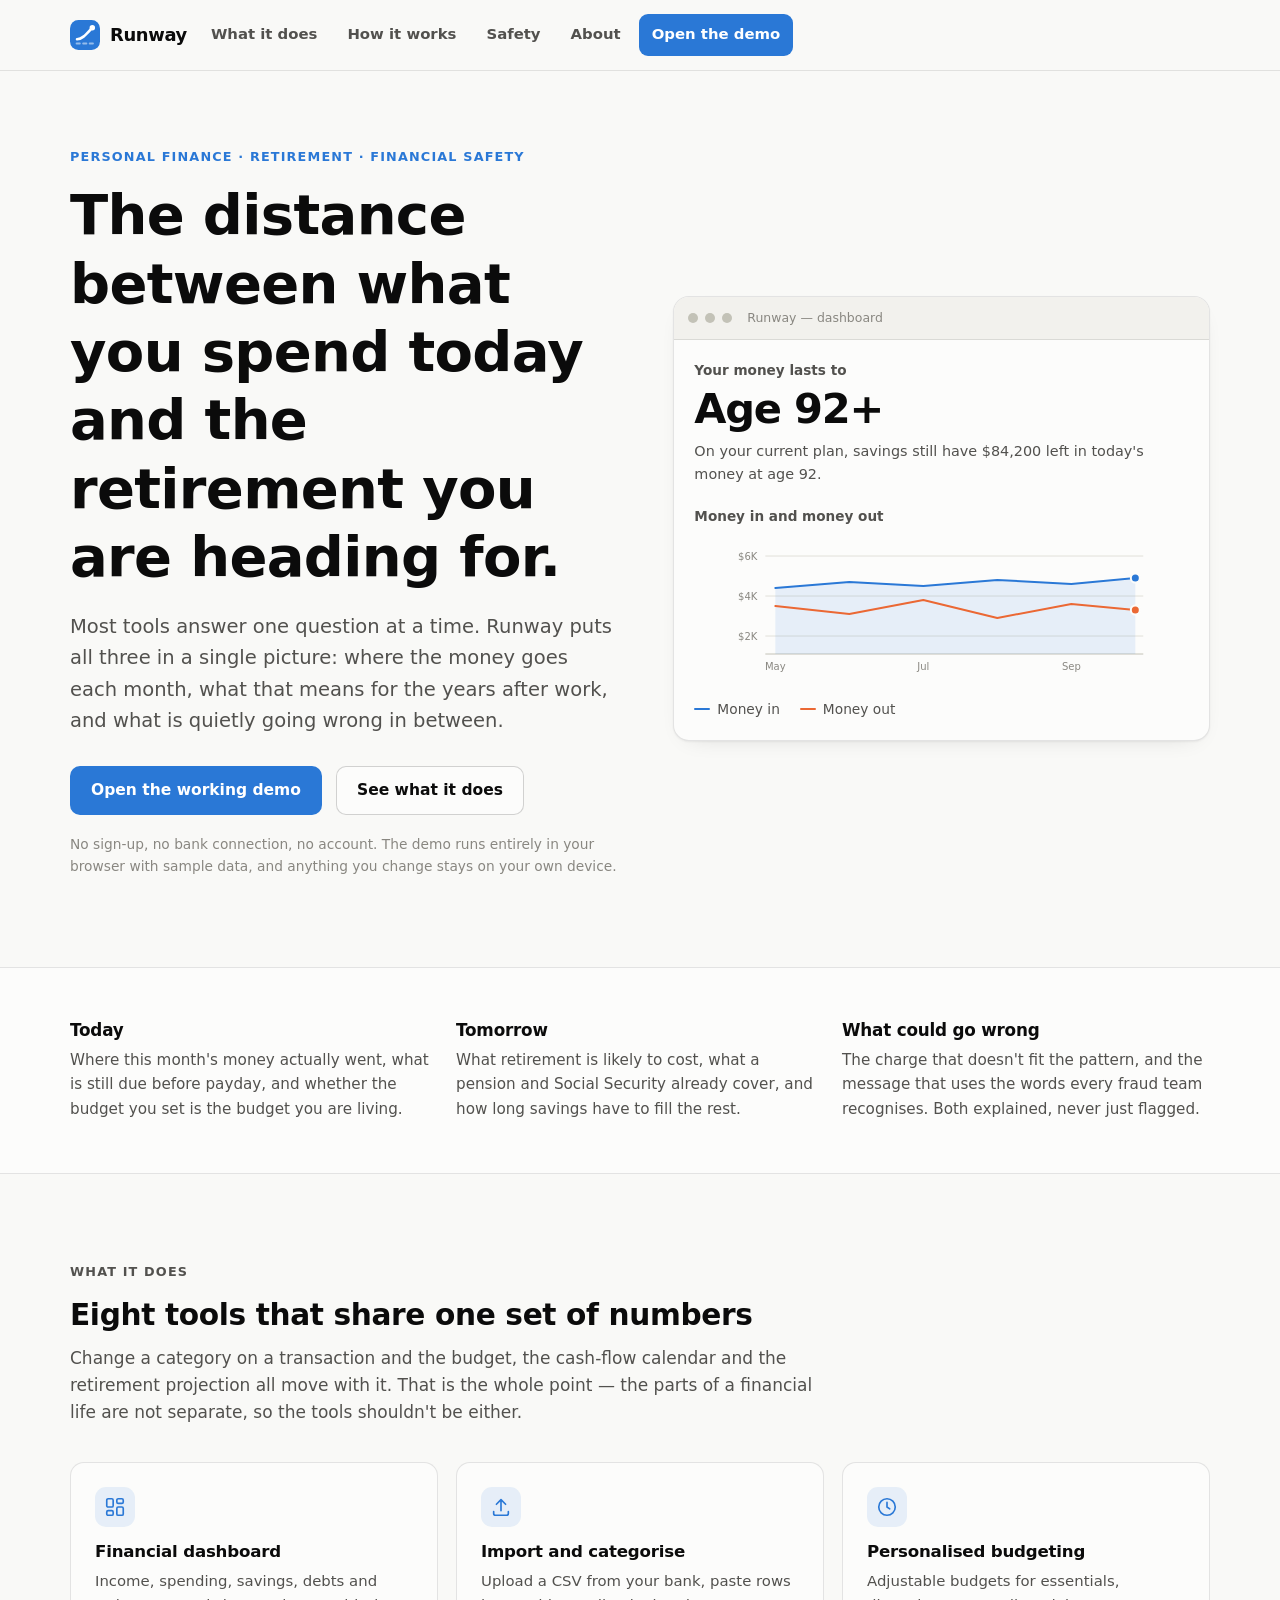
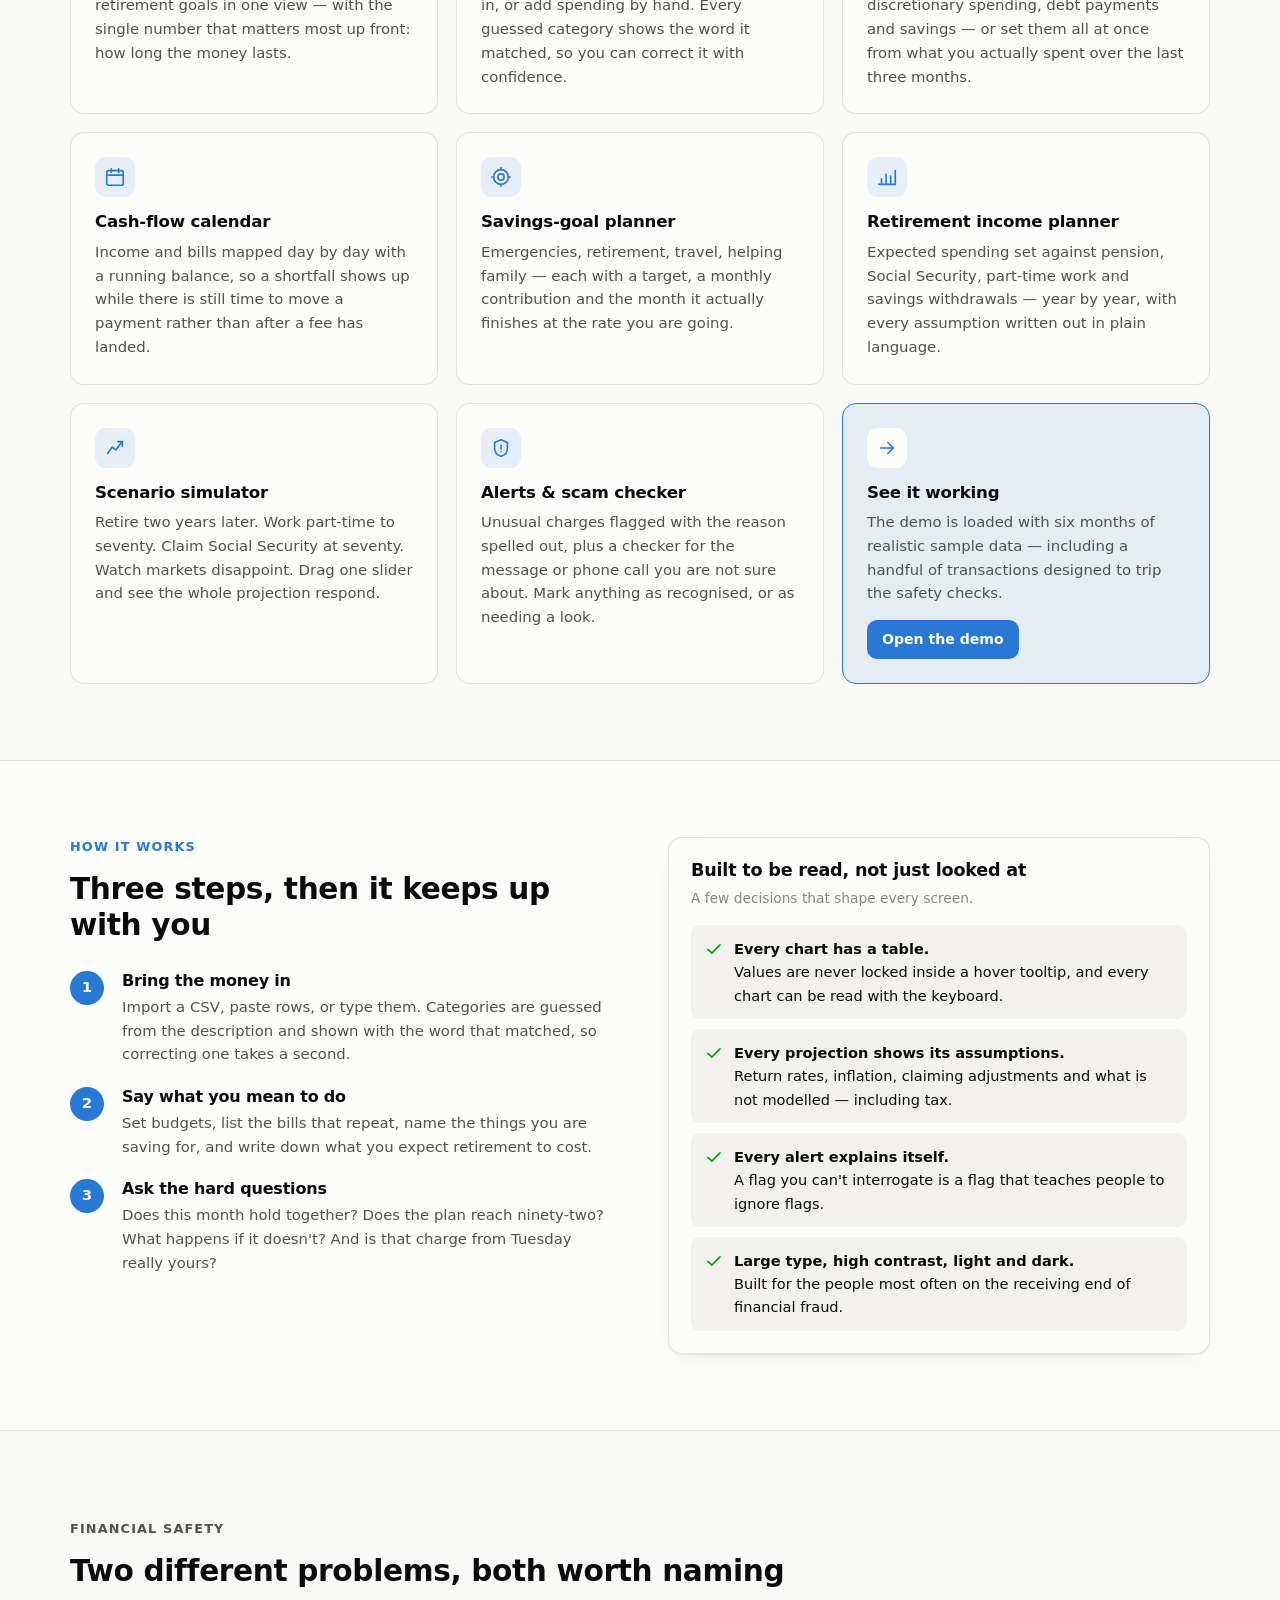
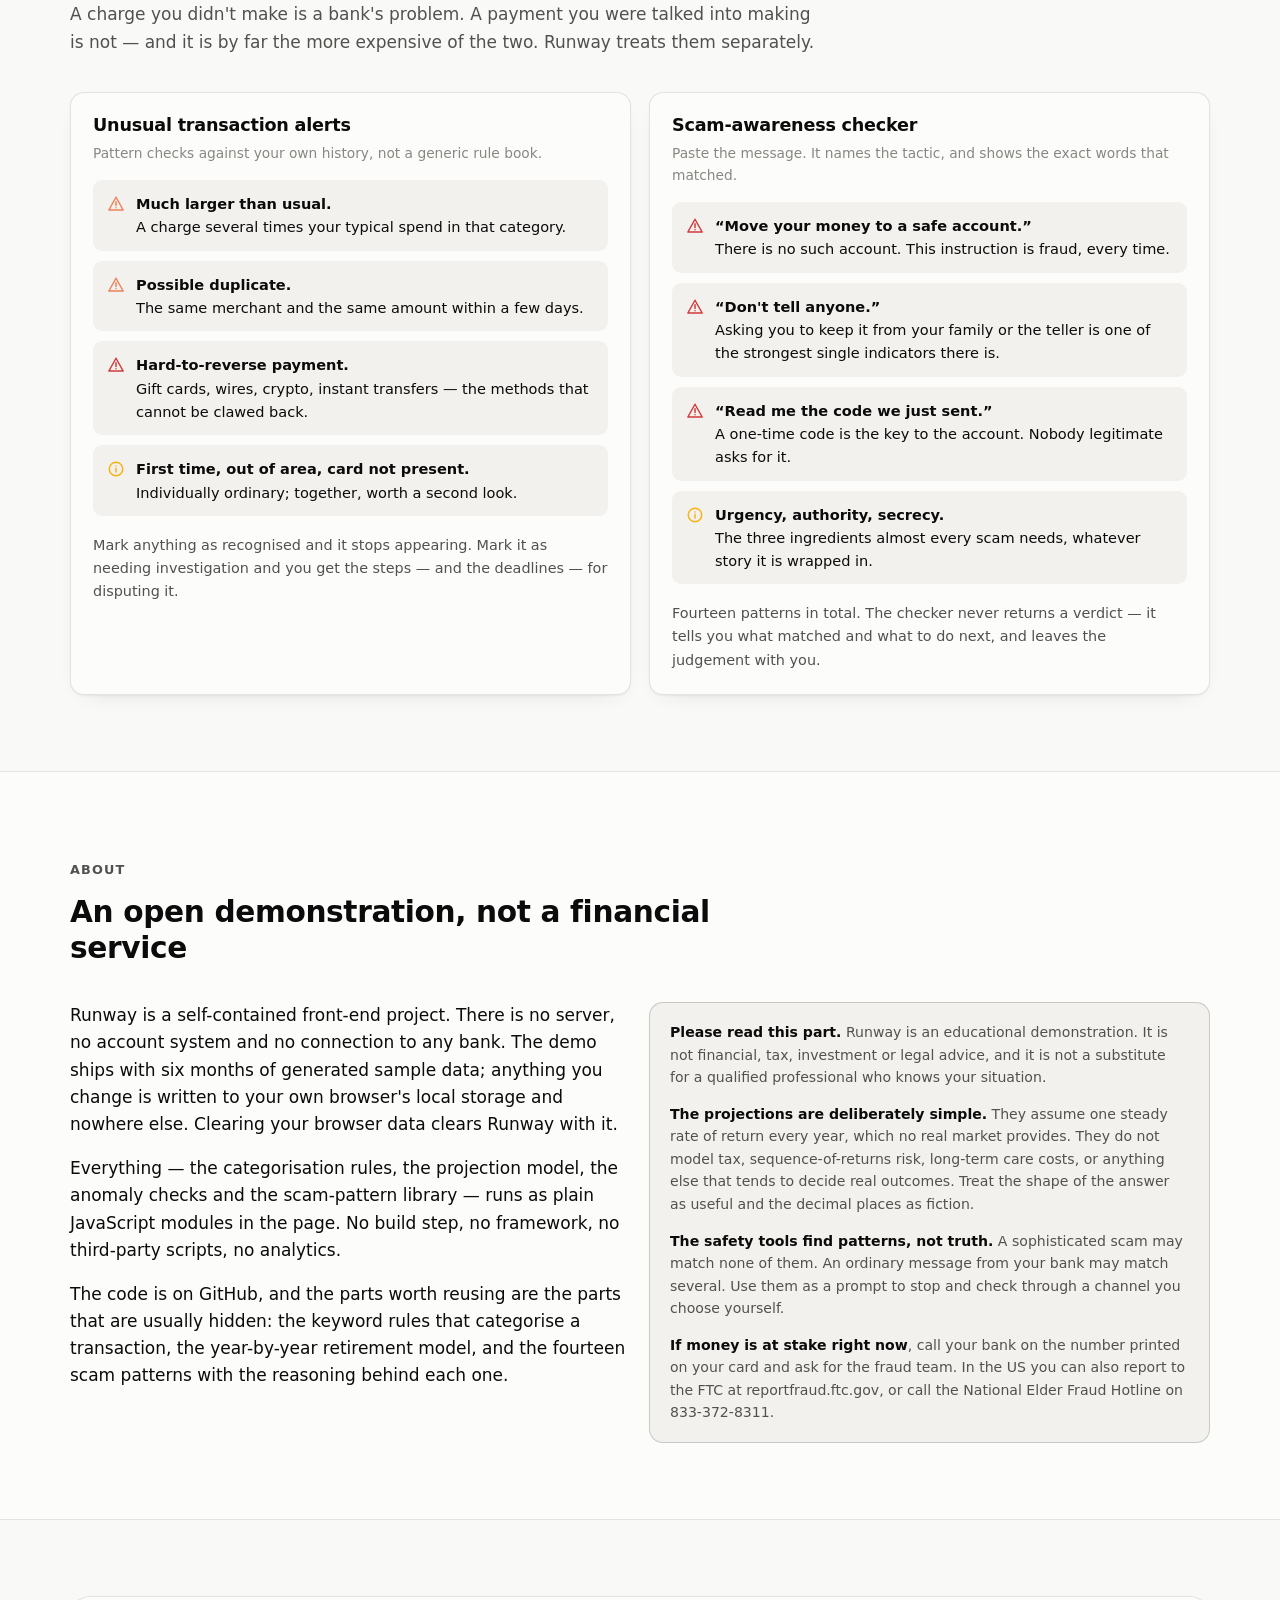
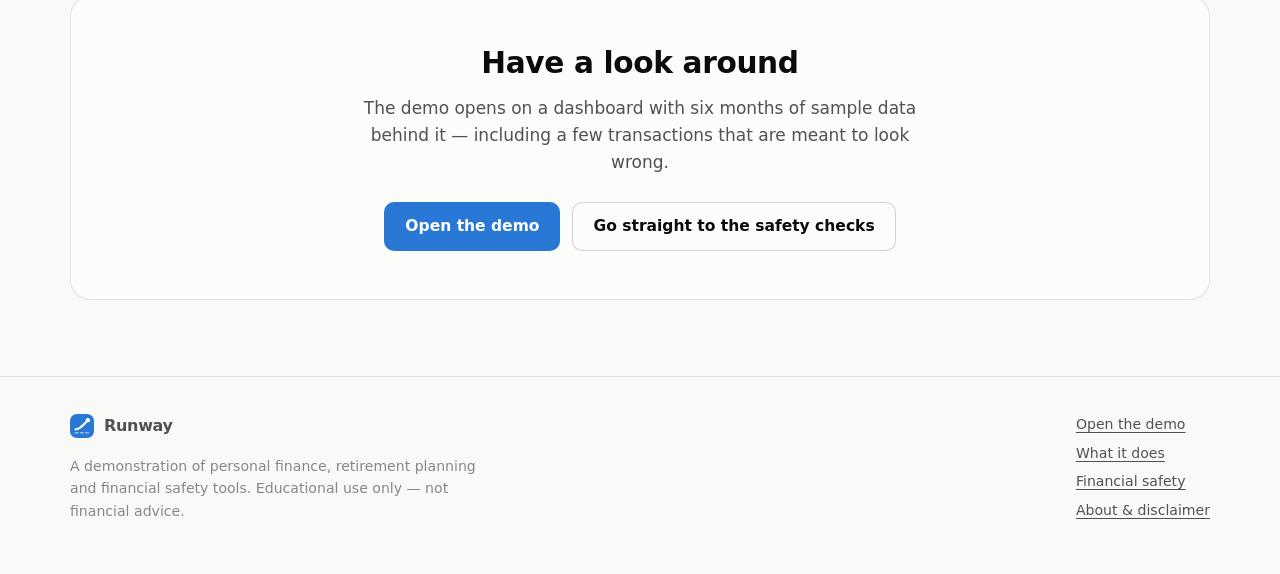
==== index.html @ 5307e1bc "Runway — personal finance, retirement planning and financial safety A static, browser-only planning " ====
<!doctype html>
<html lang="en">
<head>
<meta charset="utf-8">
<meta name="viewport" content="width=device-width, initial-scale=1">
<title>Runway — Personal Finance, Retirement Planning & Financial Safety</title>
<meta name="description" content="Runway connects today's spending decisions, tomorrow's retirement goals, and protection against financial fraud — in one browser-based planning tool.">
<meta name="color-scheme" content="light dark">
<link rel="icon" href="favicon.svg" type="image/svg+xml">
<link rel="stylesheet" href="assets/css/app.css">
<meta property="og:title" content="Runway — Personal Finance, Retirement Planning & Financial Safety">
<meta property="og:description" content="One view that connects what you spend now, what retirement will cost, and what protects you from fraud along the way.">
<meta property="og:type" content="website">
</head>
<body>
<a class="skip-link" href="#main">Skip to the main content</a>

<header class="site-header">
  <div class="wrap">
    <div class="row">
      <a class="brand" href="./">
        <svg class="brand-mark" viewBox="0 0 32 32" aria-hidden="true">
          <rect width="32" height="32" rx="9" fill="var(--accent)"/>
          <g stroke="#fff" stroke-linecap="round" fill="none">
            <path d="M7 25h3.5M14 25h3.5M21 25h3.5" stroke-width="2" opacity=".5"/>
            <path d="M7.5 20.5C13 20.5 17 15.5 23.5 8.5" stroke-width="2.8"/>
          </g>
          <circle cx="23.8" cy="8.2" r="2.9" fill="#fff"/>
        </svg>
        Runway
      </a>
      <nav class="site-nav" aria-label="Page sections">
        <a href="#features" class="hide-sm">What it does</a>
        <a href="#how" class="hide-sm">How it works</a>
        <a href="#safety" class="hide-sm">Safety</a>
        <a href="#about">About</a>
        <a class="btn btn-sm" href="app.html">Open the demo</a>
      </nav>
    </div>
  </div>
</header>

<main id="main">

<!-- ============================================================ hero -->
<section class="band hero">
  <div class="wrap hero-layout">
    <div>
      <p class="eyebrow">Personal finance · Retirement · Financial safety</p>
      <h1>The distance between what you spend today and the retirement you are heading for.</h1>
      <p class="lede">
        Most tools answer one question at a time. Runway puts all three in a single picture:
        where the money goes each month, what that means for the years after work, and what
        is quietly going wrong in between.
      </p>
      <div class="row">
        <a class="btn" href="app.html">Open the working demo</a>
        <a class="btn btn-secondary" href="#features">See what it does</a>
      </div>
      <p class="hero-note">
        No sign-up, no bank connection, no account. The demo runs entirely in your browser
        with sample data, and anything you change stays on your own device.
      </p>
    </div>

    <div class="preview" aria-hidden="true">
      <div class="preview-bar"><i></i><i></i><i></i><span>Runway — dashboard</span></div>
      <div class="preview-body">
        <div class="tile-label">Your money lasts to</div>
        <div class="hero-figure" style="font-size:2.6rem">Age 92+</div>
        <p style="margin:10px 0 20px;color:var(--ink-2);font-size:0.9rem">
          On your current plan, savings still have $84,200 left in today's money at age 92.</p>

        <div class="tile-label" style="margin-bottom:8px">Money in and money out</div>
        <svg viewBox="0 0 420 140" width="100%" height="140" style="overflow:visible">
          <line x1="34" x2="412" y1="20"  y2="20"  stroke="var(--grid)" stroke-width="1"/>
          <line x1="34" x2="412" y1="60"  y2="60"  stroke="var(--grid)" stroke-width="1"/>
          <line x1="34" x2="412" y1="100" y2="100" stroke="var(--grid)" stroke-width="1"/>
          <line x1="34" x2="412" y1="118" y2="118" stroke="var(--axis)" stroke-width="1"/>
          <text x="26" y="24"  font-size="10" fill="var(--muted)" text-anchor="end">$6K</text>
          <text x="26" y="64"  font-size="10" fill="var(--muted)" text-anchor="end">$4K</text>
          <text x="26" y="104" font-size="10" fill="var(--muted)" text-anchor="end">$2K</text>
          <path d="M44,52 L118,46 L192,50 L266,44 L340,48 L404,42 L404,118 L44,118 Z"
                fill="var(--series-1)" opacity="0.10"/>
          <path d="M44,52 L118,46 L192,50 L266,44 L340,48 L404,42"
                fill="none" stroke="var(--series-1)" stroke-width="2" stroke-linecap="round" stroke-linejoin="round"/>
          <path d="M44,70 L118,78 L192,64 L266,82 L340,68 L404,74"
                fill="none" stroke="var(--series-2)" stroke-width="2" stroke-linecap="round" stroke-linejoin="round"/>
          <circle cx="404" cy="42" r="4.5" fill="var(--series-1)" stroke="var(--surface)" stroke-width="2"/>
          <circle cx="404" cy="74" r="4.5" fill="var(--series-2)" stroke="var(--surface)" stroke-width="2"/>
          <text x="44"  y="134" font-size="10" fill="var(--muted)" text-anchor="middle">May</text>
          <text x="192" y="134" font-size="10" fill="var(--muted)" text-anchor="middle">Jul</text>
          <text x="340" y="134" font-size="10" fill="var(--muted)" text-anchor="middle">Sep</text>
        </svg>
        <div class="legend" style="margin-top:14px">
          <span class="legend-item"><span class="legend-line" style="background:var(--series-1)"></span>Money in</span>
          <span class="legend-item"><span class="legend-line" style="background:var(--series-2)"></span>Money out</span>
        </div>
      </div>
    </div>
  </div>
</section>

<!-- ========================================================= the idea -->
<section class="band tight alt">
  <div class="wrap">
    <div class="grid cols-3">
      <div>
        <h3 style="font-size:1.05rem;margin-bottom:8px">Today</h3>
        <p style="font-size:0.95rem;color:var(--ink-2);margin:0">
          Where this month's money actually went, what is still due before payday, and whether
          the budget you set is the budget you are living.</p>
      </div>
      <div>
        <h3 style="font-size:1.05rem;margin-bottom:8px">Tomorrow</h3>
        <p style="font-size:0.95rem;color:var(--ink-2);margin:0">
          What retirement is likely to cost, what a pension and Social Security already cover,
          and how long savings have to fill the rest.</p>
      </div>
      <div>
        <h3 style="font-size:1.05rem;margin-bottom:8px">What could go wrong</h3>
        <p style="font-size:0.95rem;color:var(--ink-2);margin:0">
          The charge that doesn't fit the pattern, and the message that uses the words every
          fraud team recognises. Both explained, never just flagged.</p>
      </div>
    </div>
  </div>
</section>

<!-- ======================================================== features -->
<section class="band" id="features">
  <div class="wrap">
    <div class="section-head">
      <p class="eyebrow">What it does</p>
      <h2>Eight tools that share one set of numbers</h2>
      <p>Change a category on a transaction and the budget, the cash-flow calendar and the
         retirement projection all move with it. That is the whole point — the parts of a
         financial life are not separate, so the tools shouldn't be either.</p>
    </div>

    <div class="grid cols-3">
      <article class="feature">
        <div class="feature-icon"><svg width="22" height="22" viewBox="0 0 24 24" fill="none" stroke="currentColor" stroke-width="1.8" stroke-linecap="round" stroke-linejoin="round"><rect x="3" y="3" width="7" height="9" rx="1.5"/><rect x="14" y="3" width="7" height="5" rx="1.5"/><rect x="14" y="12" width="7" height="9" rx="1.5"/><rect x="3" y="16" width="7" height="5" rx="1.5"/></svg></div>
        <h3>Financial dashboard</h3>
        <p>Income, spending, savings, debts and retirement goals in one view — with the single
           number that matters most up front: how long the money lasts.</p>
      </article>

      <article class="feature">
        <div class="feature-icon"><svg width="22" height="22" viewBox="0 0 24 24" fill="none" stroke="currentColor" stroke-width="1.8" stroke-linecap="round" stroke-linejoin="round"><path d="M12 16V4M7 9l5-5 5 5"/><path d="M4 17v2a2 2 0 0 0 2 2h12a2 2 0 0 0 2-2v-2"/></svg></div>
        <h3>Import and categorise</h3>
        <p>Upload a CSV from your bank, paste rows in, or add spending by hand. Every guessed
           category shows the word it matched, so you can correct it with confidence.</p>
      </article>

      <article class="feature">
        <div class="feature-icon"><svg width="22" height="22" viewBox="0 0 24 24" fill="none" stroke="currentColor" stroke-width="1.8" stroke-linecap="round" stroke-linejoin="round"><circle cx="12" cy="12" r="9"/><path d="M12 7v5l3 2"/></svg></div>
        <h3>Personalised budgeting</h3>
        <p>Adjustable budgets for essentials, discretionary spending, debt payments and savings —
           or set them all at once from what you actually spent over the last three months.</p>
      </article>

      <article class="feature">
        <div class="feature-icon"><svg width="22" height="22" viewBox="0 0 24 24" fill="none" stroke="currentColor" stroke-width="1.8" stroke-linecap="round" stroke-linejoin="round"><rect x="3" y="5" width="18" height="16" rx="2"/><path d="M3 10h18M8 3v4M16 3v4"/></svg></div>
        <h3>Cash-flow calendar</h3>
        <p>Income and bills mapped day by day with a running balance, so a shortfall shows up
           while there is still time to move a payment rather than after a fee has landed.</p>
      </article>

      <article class="feature">
        <div class="feature-icon"><svg width="22" height="22" viewBox="0 0 24 24" fill="none" stroke="currentColor" stroke-width="1.8" stroke-linecap="round" stroke-linejoin="round"><circle cx="12" cy="12" r="8"/><circle cx="12" cy="12" r="3.4"/><path d="M12 4V2M12 22v-2M4 12H2M22 12h-2"/></svg></div>
        <h3>Savings-goal planner</h3>
        <p>Emergencies, retirement, travel, helping family — each with a target, a monthly
           contribution and the month it actually finishes at the rate you are going.</p>
      </article>

      <article class="feature">
        <div class="feature-icon"><svg width="22" height="22" viewBox="0 0 24 24" fill="none" stroke="currentColor" stroke-width="1.8" stroke-linecap="round" stroke-linejoin="round"><path d="M3 20h18"/><path d="M6 20v-6M11 20V9M16 20v-9M21 20V5"/></svg></div>
        <h3>Retirement income planner</h3>
        <p>Expected spending set against pension, Social Security, part-time work and savings
           withdrawals — year by year, with every assumption written out in plain language.</p>
      </article>

      <article class="feature">
        <div class="feature-icon"><svg width="22" height="22" viewBox="0 0 24 24" fill="none" stroke="currentColor" stroke-width="1.8" stroke-linecap="round" stroke-linejoin="round"><path d="M4 18 L9 11 L13 14 L20 5"/><path d="M15 5h5v5"/></svg></div>
        <h3>Scenario simulator</h3>
        <p>Retire two years later. Work part-time to seventy. Claim Social Security at seventy.
           Watch markets disappoint. Drag one slider and see the whole projection respond.</p>
      </article>

      <article class="feature">
        <div class="feature-icon"><svg width="22" height="22" viewBox="0 0 24 24" fill="none" stroke="currentColor" stroke-width="1.8" stroke-linecap="round" stroke-linejoin="round"><path d="M12 3l7 3v6c0 4.3-2.9 7.9-7 9-4.1-1.1-7-4.7-7-9V6z"/><path d="M12 9v4M12 16h.01"/></svg></div>
        <h3>Alerts &amp; scam checker</h3>
        <p>Unusual charges flagged with the reason spelled out, plus a checker for the message
           or phone call you are not sure about. Mark anything as recognised, or as needing a look.</p>
      </article>

      <article class="feature" style="background:var(--accent-weak);border-color:var(--accent)">
        <div class="feature-icon" style="background:var(--surface)"><svg width="22" height="22" viewBox="0 0 24 24" fill="none" stroke="currentColor" stroke-width="1.8" stroke-linecap="round" stroke-linejoin="round"><path d="M5 12h14M13 6l6 6-6 6"/></svg></div>
        <h3>See it working</h3>
        <p>The demo is loaded with six months of realistic sample data — including a handful of
           transactions designed to trip the safety checks.</p>
        <p style="margin-top:14px"><a class="btn btn-sm" href="app.html">Open the demo</a></p>
      </article>
    </div>
  </div>
</section>

<!-- ============================================================ how -->
<section class="band alt" id="how">
  <div class="wrap">
    <div class="grid cols-2" style="gap:56px;align-items:start">
      <div>
        <p class="eyebrow">How it works</p>
        <h2 style="font-size:1.85rem;margin-bottom:28px">Three steps, then it keeps up with you</h2>
        <div class="steps">
          <div class="step">
            <div class="step-num"></div>
            <div>
              <h3>Bring the money in</h3>
              <p>Import a CSV, paste rows, or type them. Categories are guessed from the
                 description and shown with the word that matched, so correcting one takes a second.</p>
            </div>
          </div>
          <div class="step">
            <div class="step-num"></div>
            <div>
              <h3>Say what you mean to do</h3>
              <p>Set budgets, list the bills that repeat, name the things you are saving for,
                 and write down what you expect retirement to cost.</p>
            </div>
          </div>
          <div class="step">
            <div class="step-num"></div>
            <div>
              <h3>Ask the hard questions</h3>
              <p>Does this month hold together? Does the plan reach ninety-two? What happens if
                 it doesn't? And is that charge from Tuesday really yours?</p>
            </div>
          </div>
        </div>
      </div>

      <div class="card">
        <h3 style="margin-bottom:6px">Built to be read, not just looked at</h3>
        <p class="card-sub">A few decisions that shape every screen.</p>
        <ul class="signal-list">
          <li><svg width="18" height="18" viewBox="0 0 24 24" fill="none" stroke="var(--good)" stroke-width="2.2" stroke-linecap="round" stroke-linejoin="round"><path d="M4 12.5 9 17.5 20 6.5"/></svg>
            <span><b>Every chart has a table.</b> Values are never locked inside a hover tooltip, and
            every chart can be read with the keyboard.</span></li>
          <li><svg width="18" height="18" viewBox="0 0 24 24" fill="none" stroke="var(--good)" stroke-width="2.2" stroke-linecap="round" stroke-linejoin="round"><path d="M4 12.5 9 17.5 20 6.5"/></svg>
            <span><b>Every projection shows its assumptions.</b> Return rates, inflation, claiming
            adjustments and what is not modelled — including tax.</span></li>
          <li><svg width="18" height="18" viewBox="0 0 24 24" fill="none" stroke="var(--good)" stroke-width="2.2" stroke-linecap="round" stroke-linejoin="round"><path d="M4 12.5 9 17.5 20 6.5"/></svg>
            <span><b>Every alert explains itself.</b> A flag you can't interrogate is a flag that
            teaches people to ignore flags.</span></li>
          <li><svg width="18" height="18" viewBox="0 0 24 24" fill="none" stroke="var(--good)" stroke-width="2.2" stroke-linecap="round" stroke-linejoin="round"><path d="M4 12.5 9 17.5 20 6.5"/></svg>
            <span><b>Large type, high contrast, light and dark.</b> Built for the people most often
            on the receiving end of financial fraud.</span></li>
        </ul>
      </div>
    </div>
  </div>
</section>

<!-- ========================================================= safety -->
<section class="band" id="safety">
  <div class="wrap">
    <div class="section-head">
      <p class="eyebrow">Financial safety</p>
      <h2>Two different problems, both worth naming</h2>
      <p>A charge you didn't make is a bank's problem. A payment you were talked into making is
         not — and it is by far the more expensive of the two. Runway treats them separately.</p>
    </div>

    <div class="grid cols-2">
      <div class="card">
        <h3 style="margin-bottom:6px">Unusual transaction alerts</h3>
        <p class="card-sub">Pattern checks against your own history, not a generic rule book.</p>
        <ul class="signal-list">
          <li><svg width="18" height="18" viewBox="0 0 24 24" fill="none" stroke="var(--serious)" stroke-width="2" stroke-linecap="round" stroke-linejoin="round"><path d="M12 3l9.5 17H2.5z"/><path d="M12 9v5M12 17h.01"/></svg>
            <span><b>Much larger than usual.</b> A charge several times your typical spend in that category.</span></li>
          <li><svg width="18" height="18" viewBox="0 0 24 24" fill="none" stroke="var(--serious)" stroke-width="2" stroke-linecap="round" stroke-linejoin="round"><path d="M12 3l9.5 17H2.5z"/><path d="M12 9v5M12 17h.01"/></svg>
            <span><b>Possible duplicate.</b> The same merchant and the same amount within a few days.</span></li>
          <li><svg width="18" height="18" viewBox="0 0 24 24" fill="none" stroke="var(--critical)" stroke-width="2" stroke-linecap="round" stroke-linejoin="round"><path d="M12 3l9.5 17H2.5z"/><path d="M12 9v5M12 17h.01"/></svg>
            <span><b>Hard-to-reverse payment.</b> Gift cards, wires, crypto, instant transfers —
            the methods that cannot be clawed back.</span></li>
          <li><svg width="18" height="18" viewBox="0 0 24 24" fill="none" stroke="var(--warning)" stroke-width="2" stroke-linecap="round" stroke-linejoin="round"><circle cx="12" cy="12" r="9"/><path d="M12 11v5M12 8h.01"/></svg>
            <span><b>First time, out of area, card not present.</b> Individually ordinary; together,
            worth a second look.</span></li>
        </ul>
        <p style="margin:18px 0 0;font-size:0.9rem;color:var(--ink-2)">
          Mark anything as recognised and it stops appearing. Mark it as needing investigation and
          you get the steps — and the deadlines — for disputing it.</p>
      </div>

      <div class="card">
        <h3 style="margin-bottom:6px">Scam-awareness checker</h3>
        <p class="card-sub">Paste the message. It names the tactic, and shows the exact words that matched.</p>
        <ul class="signal-list">
          <li><svg width="18" height="18" viewBox="0 0 24 24" fill="none" stroke="var(--critical)" stroke-width="2" stroke-linecap="round" stroke-linejoin="round"><path d="M12 3l9.5 17H2.5z"/><path d="M12 9v5M12 17h.01"/></svg>
            <span><b>“Move your money to a safe account.”</b> There is no such account. This
            instruction is fraud, every time.</span></li>
          <li><svg width="18" height="18" viewBox="0 0 24 24" fill="none" stroke="var(--critical)" stroke-width="2" stroke-linecap="round" stroke-linejoin="round"><path d="M12 3l9.5 17H2.5z"/><path d="M12 9v5M12 17h.01"/></svg>
            <span><b>“Don't tell anyone.”</b> Asking you to keep it from your family or the teller
            is one of the strongest single indicators there is.</span></li>
          <li><svg width="18" height="18" viewBox="0 0 24 24" fill="none" stroke="var(--critical)" stroke-width="2" stroke-linecap="round" stroke-linejoin="round"><path d="M12 3l9.5 17H2.5z"/><path d="M12 9v5M12 17h.01"/></svg>
            <span><b>“Read me the code we just sent.”</b> A one-time code is the key to the account.
            Nobody legitimate asks for it.</span></li>
          <li><svg width="18" height="18" viewBox="0 0 24 24" fill="none" stroke="var(--warning)" stroke-width="2" stroke-linecap="round" stroke-linejoin="round"><circle cx="12" cy="12" r="9"/><path d="M12 11v5M12 8h.01"/></svg>
            <span><b>Urgency, authority, secrecy.</b> The three ingredients almost every scam
            needs, whatever story it is wrapped in.</span></li>
        </ul>
        <p style="margin:18px 0 0;font-size:0.9rem;color:var(--ink-2)">
          Fourteen patterns in total. The checker never returns a verdict — it tells you what
          matched and what to do next, and leaves the judgement with you.</p>
      </div>
    </div>
  </div>
</section>

<!-- ========================================================== about -->
<section class="band alt" id="about">
  <div class="wrap">
    <div class="section-head">
      <p class="eyebrow">About</p>
      <h2>An open demonstration, not a financial service</h2>
    </div>
    <div class="grid cols-2" style="align-items:start">
      <div>
        <p>Runway is a self-contained front-end project. There is no server, no account system
           and no connection to any bank. The demo ships with six months of generated sample
           data; anything you change is written to your own browser's local storage and nowhere
           else. Clearing your browser data clears Runway with it.</p>
        <p>Everything — the categorisation rules, the projection model, the anomaly checks and
           the scam-pattern library — runs as plain JavaScript modules in the page. No build
           step, no framework, no third-party scripts, no analytics.</p>
        <p style="margin-bottom:0">The code is on GitHub, and the parts worth reusing are the
           parts that are usually hidden: the keyword rules that categorise a transaction, the
           year-by-year retirement model, and the fourteen scam patterns with the reasoning
           behind each one.</p>
      </div>
      <div class="disclosure">
        <p><strong>Please read this part.</strong> Runway is an educational demonstration. It is
          not financial, tax, investment or legal advice, and it is not a substitute for a
          qualified professional who knows your situation.</p>
        <p><strong>The projections are deliberately simple.</strong> They assume one steady rate
          of return every year, which no real market provides. They do not model tax, sequence-of-returns
          risk, long-term care costs, or anything else that tends to decide real outcomes. Treat the
          shape of the answer as useful and the decimal places as fiction.</p>
        <p><strong>The safety tools find patterns, not truth.</strong> A sophisticated scam may
          match none of them. An ordinary message from your bank may match several. Use them as
          a prompt to stop and check through a channel you choose yourself.</p>
        <p style="margin-bottom:0"><strong>If money is at stake right now</strong>, call your bank
          on the number printed on your card and ask for the fraud team. In the US you can also
          report to the FTC at reportfraud.ftc.gov, or call the National Elder Fraud Hotline on
          833-372-8311.</p>
      </div>
    </div>
  </div>
</section>

<!-- ============================================================ cta -->
<section class="band">
  <div class="wrap">
    <div class="cta-band">
      <h2>Have a look around</h2>
      <p>The demo opens on a dashboard with six months of sample data behind it — including
         a few transactions that are meant to look wrong.</p>
      <div class="row" style="justify-content:center">
        <a class="btn" href="app.html">Open the demo</a>
        <a class="btn btn-secondary" href="app.html#/safety">Go straight to the safety checks</a>
      </div>
    </div>
  </div>
</section>

</main>

<footer class="site-footer">
  <div class="wrap">
    <div class="row-between">
      <div>
        <a class="brand" href="./" style="font-size:1rem">
          <svg class="brand-mark" viewBox="0 0 32 32" aria-hidden="true" style="width:24px;height:24px">
            <rect width="32" height="32" rx="9" fill="var(--accent)"/>
            <g stroke="#fff" stroke-linecap="round" fill="none">
              <path d="M7 25h3.5M14 25h3.5M21 25h3.5" stroke-width="2" opacity=".5"/>
              <path d="M7.5 20.5C13 20.5 17 15.5 23.5 8.5" stroke-width="2.8"/>
            </g>
            <circle cx="23.8" cy="8.2" r="2.9" fill="#fff"/>
          </svg>
          Runway
        </a>
        <p style="margin:10px 0 0;max-width:46ch">
          A demonstration of personal finance, retirement planning and financial safety tools.
          Educational use only — not financial advice.</p>
      </div>
      <nav aria-label="Footer">
        <p style="margin:0 0 6px"><a href="app.html">Open the demo</a></p>
        <p style="margin:0 0 6px"><a href="#features">What it does</a></p>
        <p style="margin:0 0 6px"><a href="#safety">Financial safety</a></p>
        <p style="margin:0"><a href="#about">About &amp; disclaimer</a></p>
      </nav>
    </div>
  </div>
</footer>

</body>
</html>
---- assets/css/app.css ----
/* ==========================================================================
   Runway — design tokens
   Chart palette is the validated reference instance; hues are used by role.
   ========================================================================== */

:root {
  color-scheme: light;

  /* Planes & ink */
  --page:        #f9f9f7;
  --surface:     #fcfcfb;
  --surface-2:   #f2f1ed;
  --ink:         #0b0b0b;
  --ink-2:       #52514e;
  --muted:       #898781;
  --grid:        #e1e0d9;
  --axis:        #c3c2b7;
  --border:      rgba(11, 11, 11, 0.10);
  --border-firm: rgba(11, 11, 11, 0.18);
  --shadow:      0 1px 2px rgba(11,11,11,.05), 0 8px 24px -16px rgba(11,11,11,.20);

  /* Categorical series (fixed order, never cycled) */
  --series-1: #2a78d6;  /* blue   */
  --series-2: #eb6834;  /* orange */
  --series-3: #1baf7a;  /* aqua   */
  --series-4: #eda100;  /* yellow */
  --series-5: #e87ba4;  /* magenta*/
  --series-6: #008300;  /* green  */
  --series-7: #4a3aa7;  /* violet */
  --series-8: #e34948;  /* red    */

  /* Sequential blue ramp */
  --blue-100: #cde2fb;
  --blue-200: #9ec5f4;
  --blue-300: #6da7ec;
  --blue-450: #2a78d6;
  --blue-600: #184f95;

  /* Status (reserved — never a series) */
  --good:     #0ca30c;
  --warning:  #fab219;
  --serious:  #ec835a;
  --critical: #d03b3b;
  --good-text: #006300;

  --accent:      var(--series-1);
  --accent-weak: rgba(42, 120, 214, 0.10);

  --radius:    14px;
  --radius-sm: 9px;
  --sans: system-ui, -apple-system, "Segoe UI", sans-serif;
}

@media (prefers-color-scheme: dark) {
  :root:not([data-theme="light"]) {
    color-scheme: dark;
    --page:        #0d0d0d;
    --surface:     #1a1a19;
    --surface-2:   #232321;
    --ink:         #ffffff;
    --ink-2:       #c3c2b7;
    --muted:       #898781;
    --grid:        #2c2c2a;
    --axis:        #383835;
    --border:      rgba(255, 255, 255, 0.10);
    --border-firm: rgba(255, 255, 255, 0.20);
    --shadow:      0 1px 2px rgba(0,0,0,.4), 0 8px 24px -16px rgba(0,0,0,.8);
    --series-1: #3987e5;
    --series-2: #d95926;
    --series-3: #199e70;
    --series-4: #c98500;
    --series-5: #d55181;
    --series-6: #008300;
    --series-7: #9085e9;
    --series-8: #e66767;
    --blue-100: #184f95;
    --blue-200: #1c5cab;
    --blue-300: #256abf;
    --blue-450: #3987e5;
    --blue-600: #86b6ef;
    --good-text: #0ca30c;
    --accent-weak: rgba(57, 135, 229, 0.16);
  }
}

:root[data-theme="dark"] {
  color-scheme: dark;
  --page:        #0d0d0d;
  --surface:     #1a1a19;
  --surface-2:   #232321;
  --ink:         #ffffff;
  --ink-2:       #c3c2b7;
  --muted:       #898781;
  --grid:        #2c2c2a;
  --axis:        #383835;
  --border:      rgba(255, 255, 255, 0.10);
  --border-firm: rgba(255, 255, 255, 0.20);
  --shadow:      0 1px 2px rgba(0,0,0,.4), 0 8px 24px -16px rgba(0,0,0,.8);
  --series-1: #3987e5;
  --series-2: #d95926;
  --series-3: #199e70;
  --series-4: #c98500;
  --series-5: #d55181;
  --series-6: #008300;
  --series-7: #9085e9;
  --series-8: #e66767;
  --blue-100: #184f95;
  --blue-200: #1c5cab;
  --blue-300: #256abf;
  --blue-450: #3987e5;
  --blue-600: #86b6ef;
  --good-text: #0ca30c;
  --accent-weak: rgba(57, 135, 229, 0.16);
}

/* ==========================================================================
   Base
   ========================================================================== */

*, *::before, *::after { box-sizing: border-box; }

html { -webkit-text-size-adjust: 100%; }

body {
  margin: 0;
  background: var(--page);
  color: var(--ink);
  font: 17px/1.6 var(--sans);
  -webkit-font-smoothing: antialiased;
}

h1, h2, h3, h4 { margin: 0; line-height: 1.22; font-weight: 640; letter-spacing: -0.012em; }
h1 { font-size: 2.1rem; }
h2 { font-size: 1.4rem; }
h3 { font-size: 1.1rem; }
h4 { font-size: 0.95rem; }
p  { margin: 0 0 1em; }
a  { color: var(--accent); text-underline-offset: 3px; }

img, svg { max-width: 100%; }

:focus-visible {
  outline: 3px solid var(--accent);
  outline-offset: 2px;
  border-radius: 4px;
}

.skip-link {
  position: absolute; left: 8px; top: -60px; z-index: 100;
  background: var(--surface); color: var(--ink);
  padding: 10px 16px; border-radius: var(--radius-sm);
  border: 1px solid var(--border-firm); font-weight: 600;
  transition: top .15s;
}
.skip-link:focus { top: 8px; }

.visually-hidden {
  position: absolute; width: 1px; height: 1px; margin: -1px;
  padding: 0; overflow: hidden; clip: rect(0 0 0 0); white-space: nowrap; border: 0;
}

.muted  { color: var(--muted); }
.ink-2  { color: var(--ink-2); }
.num    { font-variant-numeric: tabular-nums; }
.pos    { color: var(--good-text); }
.neg    { color: var(--critical); }
.nowrap { white-space: nowrap; }

/* ==========================================================================
   Brand mark
   ========================================================================== */

.brand {
  display: inline-flex; align-items: center; gap: 10px;
  font-weight: 680; font-size: 1.12rem; letter-spacing: -0.02em;
  color: var(--ink); text-decoration: none;
}
.brand-mark {
  width: 30px; height: 30px; flex: 0 0 auto;
  display: block;
}

/* ==========================================================================
   Buttons & controls
   ========================================================================== */

.btn {
  display: inline-flex; align-items: center; justify-content: center; gap: 8px;
  font: inherit; font-weight: 600; font-size: 0.97rem;
  padding: 11px 20px; border-radius: 10px;
  border: 1px solid transparent; background: var(--accent); color: #fff;
  cursor: pointer; text-decoration: none; min-height: 44px;
  transition: filter .12s, background .12s, border-color .12s;
}
.btn:hover { filter: brightness(1.07); }
.btn:active { filter: brightness(0.95); }

.btn-secondary {
  background: var(--surface); color: var(--ink); border-color: var(--border-firm);
}
.btn-secondary:hover { background: var(--surface-2); filter: none; }

.btn-ghost {
  background: transparent; color: var(--ink-2); border-color: transparent;
  padding: 7px 12px; min-height: 36px; font-size: 0.9rem;
}
.btn-ghost:hover { background: var(--surface-2); color: var(--ink); filter: none; }

.btn-sm { padding: 7px 14px; min-height: 36px; font-size: 0.88rem; }

input[type="text"], input[type="number"], input[type="date"],
input[type="search"], select, textarea {
  font: inherit; font-size: 0.97rem;
  color: var(--ink); background: var(--surface);
  border: 1px solid var(--border-firm); border-radius: 10px;
  padding: 10px 12px; width: 100%; min-height: 44px;
}
textarea { min-height: 120px; resize: vertical; line-height: 1.5; }
select { cursor: pointer; }

label.field { display: block; margin-bottom: 14px; }
label.field > span {
  display: block; font-size: 0.86rem; font-weight: 600;
  color: var(--ink-2); margin-bottom: 5px;
}
.field-hint { font-size: 0.82rem; color: var(--muted); margin-top: 4px; }

input[type="range"] {
  -webkit-appearance: none; appearance: none;
  width: 100%; height: 28px; background: transparent; cursor: pointer; margin: 0;
}
input[type="range"]::-webkit-slider-runnable-track {
  height: 6px; border-radius: 3px; background: var(--blue-100);
}
input[type="range"]::-webkit-slider-thumb {
  -webkit-appearance: none; appearance: none;
  width: 24px; height: 24px; border-radius: 50%;
  background: var(--accent); border: 3px solid var(--surface);
  box-shadow: 0 1px 3px rgba(0,0,0,.3); margin-top: -9px;
}
input[type="range"]::-moz-range-track {
  height: 6px; border-radius: 3px; background: var(--blue-100);
}
input[type="range"]::-moz-range-thumb {
  width: 24px; height: 24px; border-radius: 50%; border: 3px solid var(--surface);
  background: var(--accent); box-shadow: 0 1px 3px rgba(0,0,0,.3);
}

/* ==========================================================================
   Cards & layout primitives
   ========================================================================== */

.card {
  background: var(--surface);
  border: 1px solid var(--border);
  border-radius: var(--radius);
  padding: 22px;
  box-shadow: var(--shadow);
}
.card-head {
  display: flex; align-items: baseline; justify-content: space-between;
  gap: 16px; flex-wrap: wrap; margin-bottom: 4px;
}
.card-head h3 { font-size: 1.02rem; }
.card-sub { font-size: 0.86rem; color: var(--muted); margin: 2px 0 16px; }

.grid { display: grid; gap: 18px; }
.cols-2 { grid-template-columns: repeat(2, minmax(0, 1fr)); }
.cols-3 { grid-template-columns: repeat(3, minmax(0, 1fr)); }
.cols-4 { grid-template-columns: repeat(4, minmax(0, 1fr)); }
.span-2 { grid-column: span 2; }

@media (max-width: 980px) {
  .cols-3, .cols-4 { grid-template-columns: repeat(2, minmax(0, 1fr)); }
}
@media (max-width: 680px) {
  .cols-2, .cols-3, .cols-4 { grid-template-columns: minmax(0, 1fr); }
  .span-2 { grid-column: span 1; }
}

.stack  { display: flex; flex-direction: column; gap: 18px; }
.row    { display: flex; align-items: center; gap: 12px; flex-wrap: wrap; }
.row-between { display: flex; align-items: center; justify-content: space-between; gap: 12px; flex-wrap: wrap; }
.push   { margin-left: auto; }

/* ==========================================================================
   Stat tiles & hero figure
   ========================================================================== */

.tile-label {
  font-size: 0.85rem; font-weight: 600; color: var(--ink-2);
  margin-bottom: 6px;
}
.tile-value {
  font-size: 1.78rem; font-weight: 650; letter-spacing: -0.02em;
  line-height: 1.1;
}
.tile-delta { font-size: 0.85rem; color: var(--ink-2); margin-top: 6px; }
.tile-spark { margin-top: 12px; display: block; }

.hero-figure {
  font-size: 3.2rem; font-weight: 660; letter-spacing: -0.03em; line-height: 1.02;
}
@media (max-width: 680px) { .hero-figure { font-size: 2.5rem; } }

/* ==========================================================================
   Meters
   ========================================================================== */

.meter { margin-top: 10px; }
.meter-track {
  height: 10px; border-radius: 5px; background: var(--blue-100); overflow: hidden;
}
.meter-fill { height: 100%; border-radius: 5px; background: var(--accent); }
.meter-fill.is-warning  { background: var(--warning); }
.meter-fill.is-critical { background: var(--critical); }
.meter-legend {
  display: flex; justify-content: space-between; gap: 10px;
  font-size: 0.85rem; color: var(--ink-2); margin-top: 7px;
}

/* ==========================================================================
   Badges, pills, status
   ========================================================================== */

.badge {
  display: inline-flex; align-items: center; gap: 6px;
  font-size: 0.78rem; font-weight: 650; letter-spacing: .01em;
  padding: 3px 10px; border-radius: 999px;
  border: 1px solid var(--border-firm); color: var(--ink-2); background: var(--surface-2);
  white-space: nowrap;
}
.badge-dot { width: 8px; height: 8px; border-radius: 50%; flex: 0 0 auto; }
.badge.is-good     { border-color: var(--good);     color: var(--good-text); background: transparent; }
.badge.is-warning  { border-color: var(--warning);  color: var(--ink);       background: transparent; }
.badge.is-serious  { border-color: var(--serious);  color: var(--ink);       background: transparent; }
.badge.is-critical { border-color: var(--critical); color: var(--critical);  background: transparent; }

.chips { display: flex; flex-wrap: wrap; gap: 8px; }
.chip {
  font: inherit; font-size: 0.86rem; font-weight: 600;
  padding: 7px 14px; border-radius: 999px; cursor: pointer;
  background: var(--surface); color: var(--ink-2);
  border: 1px solid var(--border-firm); min-height: 38px;
}
.chip:hover { background: var(--surface-2); color: var(--ink); }
.chip[aria-pressed="true"] {
  background: var(--accent-weak); border-color: var(--accent); color: var(--ink);
}

/* ==========================================================================
   Tables
   ========================================================================== */

.table-wrap { overflow-x: auto; margin: 0 -4px; padding: 0 4px; }
table.data {
  width: 100%; border-collapse: collapse; font-size: 0.93rem;
  font-variant-numeric: tabular-nums;
}
table.data th, table.data td {
  text-align: left; padding: 11px 12px;
  border-bottom: 1px solid var(--grid); vertical-align: middle;
}
table.data th {
  font-size: 0.78rem; font-weight: 650; text-transform: uppercase;
  letter-spacing: .05em; color: var(--muted);
  border-bottom: 1px solid var(--axis); white-space: nowrap;
}
table.data td.r, table.data th.r { text-align: right; }
table.data tbody tr:hover { background: var(--surface-2); }
table.data tbody tr:last-child td { border-bottom: 0; }

details.table-view { margin-top: 14px; }
details.table-view > summary {
  cursor: pointer; font-size: 0.86rem; font-weight: 600; color: var(--ink-2);
  padding: 6px 2px; list-style: revert;
}
details.table-view > summary:hover { color: var(--ink); }

/* ==========================================================================
   Charts
   ========================================================================== */

.chart { position: relative; width: 100%; }
.chart svg { display: block; width: 100%; height: auto; overflow: visible; }
.chart-tip {
  position: absolute; pointer-events: none; opacity: 0;
  transform: translate(-50%, -100%);
  background: var(--surface); color: var(--ink);
  border: 1px solid var(--border-firm); border-radius: 10px;
  box-shadow: var(--shadow); padding: 9px 12px;
  font-size: 0.85rem; line-height: 1.45; white-space: nowrap; z-index: 8;
  transition: opacity .1s;
}
.chart-tip strong { font-weight: 650; }
.chart-tip .tip-row { display: flex; align-items: center; gap: 7px; }
.chart-tip .tip-row .sw { width: 9px; height: 9px; border-radius: 2px; flex: 0 0 auto; }
.chart-tip .tip-val { margin-left: auto; padding-left: 14px; font-variant-numeric: tabular-nums; }

.legend {
  display: flex; flex-wrap: wrap; gap: 8px 20px;
  font-size: 0.86rem; color: var(--ink-2); margin-top: 12px;
}
.legend-item { display: inline-flex; align-items: center; gap: 7px; }
.legend-swatch { width: 11px; height: 11px; border-radius: 3px; flex: 0 0 auto; }
.legend-line { width: 16px; height: 2px; border-radius: 1px; flex: 0 0 auto; }

.axis-label { font-size: 11px; fill: var(--muted); font-variant-numeric: tabular-nums; }
.grid-line  { stroke: var(--grid); stroke-width: 1; }
.axis-line  { stroke: var(--axis); stroke-width: 1; }

/* ==========================================================================
   App shell
   ========================================================================== */

.app-shell { display: flex; min-height: 100vh; }

.sidebar {
  width: 248px; flex: 0 0 248px;
  background: var(--surface); border-right: 1px solid var(--border);
  padding: 20px 14px; position: sticky; top: 0; height: 100vh;
  display: flex; flex-direction: column; gap: 6px; overflow-y: auto;
}
.sidebar .brand { padding: 4px 10px 18px; }
.nav-link {
  display: flex; align-items: center; gap: 11px;
  padding: 10px 12px; border-radius: 10px;
  font-size: 0.94rem; font-weight: 560; color: var(--ink-2);
  text-decoration: none; border: 1px solid transparent; cursor: pointer;
  background: none; font-family: inherit; text-align: left; width: 100%;
}
.nav-link:hover { background: var(--surface-2); color: var(--ink); }
.nav-link[aria-current="page"] {
  background: var(--accent-weak); color: var(--ink);
  border-color: var(--accent); font-weight: 640;
}
.nav-icon { width: 19px; height: 19px; flex: 0 0 auto; stroke: currentColor; }
.nav-count {
  margin-left: auto; font-size: 0.74rem; font-weight: 700;
  background: var(--critical); color: #fff;
  border-radius: 999px; padding: 1px 7px; min-width: 20px; text-align: center;
}
.sidebar-foot { margin-top: auto; padding-top: 16px; }

.app-main { flex: 1 1 auto; min-width: 0; padding: 30px 34px 72px; }
.app-main > header { margin-bottom: 24px; }
.app-main > header h1 { font-size: 1.72rem; }
.app-main > header p  { color: var(--ink-2); margin: 7px 0 0; max-width: 68ch; font-size: 0.97rem; }

@media (max-width: 900px) {
  .app-shell { flex-direction: column; }
  .sidebar {
    width: auto; flex: none; height: auto; position: static;
    border-right: 0; border-bottom: 1px solid var(--border);
    flex-direction: row; align-items: center; overflow-x: auto;
    padding: 12px; gap: 8px;
  }
  .sidebar .brand { padding: 0 8px 0 4px; flex: 0 0 auto; }
  .nav-link { width: auto; flex: 0 0 auto; white-space: nowrap; padding: 9px 12px; }
  .nav-link .nav-icon { display: none; }
  .sidebar-foot { margin-top: 0; padding-top: 0; flex: 0 0 auto; }
  .app-main { padding: 22px 16px 60px; }
}

/* Demo-data banner */
.demo-note {
  display: flex; gap: 12px; align-items: flex-start;
  background: var(--accent-weak); border: 1px solid var(--accent);
  border-radius: var(--radius); padding: 13px 16px; margin-bottom: 22px;
  font-size: 0.9rem; color: var(--ink);
}
.demo-note svg { flex: 0 0 auto; margin-top: 2px; width: 20px; height: 20px; }

/* ==========================================================================
   Alerts & safety
   ========================================================================== */

.alert-card {
  border: 1px solid var(--border); border-left-width: 4px;
  border-radius: var(--radius); background: var(--surface);
  padding: 18px 20px;
}
.alert-card.sev-critical { border-left-color: var(--critical); }
.alert-card.sev-serious  { border-left-color: var(--serious); }
.alert-card.sev-warning  { border-left-color: var(--warning); }
.alert-card.sev-good     { border-left-color: var(--good); }
.alert-card.is-resolved  { opacity: .62; }
.alert-card svg { width: 20px; height: 20px; flex: 0 0 auto; }
.alert-why {
  background: var(--surface-2); border-radius: var(--radius-sm);
  padding: 11px 14px; margin: 12px 0; font-size: 0.9rem; color: var(--ink-2);
}
.alert-why strong { color: var(--ink); }

.signal-list { list-style: none; margin: 0; padding: 0; display: grid; gap: 10px; }
.signal-list li {
  display: flex; gap: 11px; align-items: flex-start;
  padding: 12px 14px; border-radius: var(--radius-sm);
  background: var(--surface-2); font-size: 0.91rem;
}
.signal-list li svg { flex: 0 0 auto; margin-top: 3px; width: 18px; height: 18px; }
.signal-list li b { display: block; color: var(--ink); }

/* ==========================================================================
   Cash-flow calendar
   ========================================================================== */

.cal-grid {
  display: grid; grid-template-columns: repeat(7, minmax(0, 1fr));
  gap: 4px; margin-top: 10px;
}
.cal-head {
  font-size: 0.74rem; font-weight: 650; text-transform: uppercase;
  letter-spacing: .05em; color: var(--muted); text-align: center; padding: 6px 0;
}
.cal-day {
  min-height: 86px; border-radius: 9px; padding: 6px 7px;
  background: var(--surface-2); border: 1px solid transparent;
  font-size: 0.78rem; display: flex; flex-direction: column; gap: 3px;
  text-align: left; font-family: inherit; color: var(--ink); cursor: default;
}
.cal-day.is-empty { background: transparent; }
.cal-day.is-today { border-color: var(--accent); }
.cal-day.is-short { background: rgba(208, 59, 59, .12); border-color: var(--critical); }
.cal-day .cal-num { font-weight: 650; color: var(--ink-2); font-variant-numeric: tabular-nums; }
.cal-day.is-today .cal-num { color: var(--accent); }
.cal-ev {
  display: flex; align-items: center; gap: 4px;
  font-size: 0.72rem; line-height: 1.3; font-variant-numeric: tabular-nums;
}
.cal-ev .cal-bar { width: 3px; align-self: stretch; border-radius: 2px; flex: 0 0 auto; }
.cal-ev .cal-name { overflow: hidden; text-overflow: ellipsis; white-space: nowrap; }
.cal-bal {
  margin-top: auto; font-size: 0.7rem; color: var(--muted);
  font-variant-numeric: tabular-nums; padding-top: 2px;
}
.cal-day.is-short .cal-bal { color: var(--critical); font-weight: 650; }

@media (max-width: 680px) {
  .cal-day { min-height: 66px; font-size: 0.7rem; }
  .cal-ev .cal-name { display: none; }
}

/* ==========================================================================
   Landing page
   ========================================================================== */

.site-header {
  position: sticky; top: 0; z-index: 20;
  background: color-mix(in srgb, var(--page) 88%, transparent);
  backdrop-filter: saturate(1.6) blur(10px);
  border-bottom: 1px solid var(--border);
}
.site-header .wrap { display: flex; align-items: center; gap: 20px; padding: 14px 0; }
.site-nav { display: flex; gap: 6px; margin-left: auto; align-items: center; }
.site-nav a {
  color: var(--ink-2); text-decoration: none; font-size: 0.93rem; font-weight: 560;
  padding: 8px 12px; border-radius: 9px;
}
.site-nav a:hover { background: var(--surface-2); color: var(--ink); }
/* The CTA in the nav is a button first — the nav link colour must not win. */
.site-nav a.btn { color: #fff; }
.site-nav a.btn:hover { background: var(--accent); color: #fff; }
@media (max-width: 760px) { .site-nav a.hide-sm { display: none; } }

.wrap { width: min(1140px, calc(100% - 44px)); margin-inline: auto; }
@media (max-width: 680px) { .wrap { width: calc(100% - 32px); } }

section.band { padding: 76px 0; }
section.band.tight { padding: 52px 0; }
section.band.alt { background: var(--surface); border-block: 1px solid var(--border); }

.eyebrow {
  font-size: 0.8rem; font-weight: 700; letter-spacing: .09em;
  text-transform: uppercase; color: var(--accent); margin-bottom: 14px;
}
.lede { font-size: 1.14rem; color: var(--ink-2); max-width: 64ch; }
.section-head { max-width: 70ch; margin-bottom: 36px; }
.section-head h2 { font-size: 1.85rem; }
.section-head p { margin-top: 12px; color: var(--ink-2); }

.hero { padding: 68px 0 56px; }
.hero h1 { font-size: clamp(2.3rem, 5.2vw, 3.5rem); max-width: 17ch; }
.hero .lede { margin-top: 20px; font-size: 1.22rem; }
.hero .row { margin-top: 30px; gap: 14px; }
.hero-note { font-size: 0.86rem; color: var(--muted); margin-top: 18px; }
.hero-layout { display: grid; grid-template-columns: 1.02fr 1fr; gap: 56px; align-items: center; }
@media (max-width: 940px) { .hero-layout { grid-template-columns: 1fr; gap: 40px; } }

.feature {
  background: var(--surface); border: 1px solid var(--border);
  border-radius: var(--radius); padding: 24px;
}
.feature-icon {
  width: 40px; height: 40px; border-radius: 11px;
  display: grid; place-items: center; margin-bottom: 15px;
  background: var(--accent-weak); color: var(--accent);
}
.feature h3 { font-size: 1.04rem; margin-bottom: 8px; }
.feature p { font-size: 0.93rem; color: var(--ink-2); margin: 0; }

.steps { counter-reset: step; display: grid; gap: 20px; }
.step { display: flex; gap: 18px; align-items: flex-start; }
.step-num {
  counter-increment: step; flex: 0 0 auto;
  width: 34px; height: 34px; border-radius: 50%;
  background: var(--accent); color: #fff;
  display: grid; place-items: center; font-weight: 700; font-size: 0.93rem;
}
.step-num::before { content: counter(step); }
.step h3 { font-size: 1rem; margin-bottom: 5px; }
.step p { font-size: 0.93rem; color: var(--ink-2); margin: 0; }

.cta-band {
  background: var(--surface); border: 1px solid var(--border);
  border-radius: 20px; padding: 48px 40px; text-align: center;
}
.cta-band h2 { font-size: 1.85rem; }
.cta-band p { margin: 14px auto 26px; max-width: 54ch; color: var(--ink-2); }
@media (max-width: 680px) { .cta-band { padding: 34px 22px; } }

.site-footer {
  border-top: 1px solid var(--border); padding: 36px 0 52px;
  font-size: 0.88rem; color: var(--muted);
}
.site-footer .row-between { align-items: flex-start; }
.site-footer a { color: var(--ink-2); }

.disclosure {
  border: 1px solid var(--border-firm); border-radius: var(--radius);
  padding: 18px 20px; font-size: 0.88rem; color: var(--ink-2);
  background: var(--surface-2);
}
.disclosure strong { color: var(--ink); }

/* Screenshot-style preview frame on the landing hero */
.preview {
  background: var(--surface); border: 1px solid var(--border);
  border-radius: 16px; box-shadow: var(--shadow); overflow: hidden;
}
.preview-bar {
  display: flex; align-items: center; gap: 7px;
  padding: 11px 14px; border-bottom: 1px solid var(--border); background: var(--surface-2);
}
.preview-bar i { width: 10px; height: 10px; border-radius: 50%; background: var(--axis); display: block; }
.preview-bar span { margin-left: 8px; font-size: 0.78rem; color: var(--muted); }
.preview-body { padding: 20px; }

@media (prefers-reduced-motion: reduce) {
  *, *::before, *::after { transition-duration: .01ms !important; animation-duration: .01ms !important; }
}

@media print {
  .sidebar, .site-header, .btn, .chart-tip { display: none !important; }
  body { background: #fff; }
}

/* Sidebar nav list */
.sidebar nav { display: flex; flex-direction: column; gap: 4px; }
@media (max-width: 900px) {
  .sidebar nav { flex-direction: row; gap: 6px; }
  .sidebar-foot { display: flex; gap: 6px; }
  .sidebar-foot .nav-link { font-size: 0.85rem; }
}

/* Budget category rows — two per line on wide screens, so the meters read as
   a comparison rather than a stack of full-width bars. */
.budget-rows { display: grid; grid-template-columns: repeat(2, minmax(0, 1fr)); gap: 24px 36px; }
@media (max-width: 1100px) { .budget-rows { grid-template-columns: minmax(0, 1fr); } }
.budget-row input[type="range"] { margin-top: 2px; }
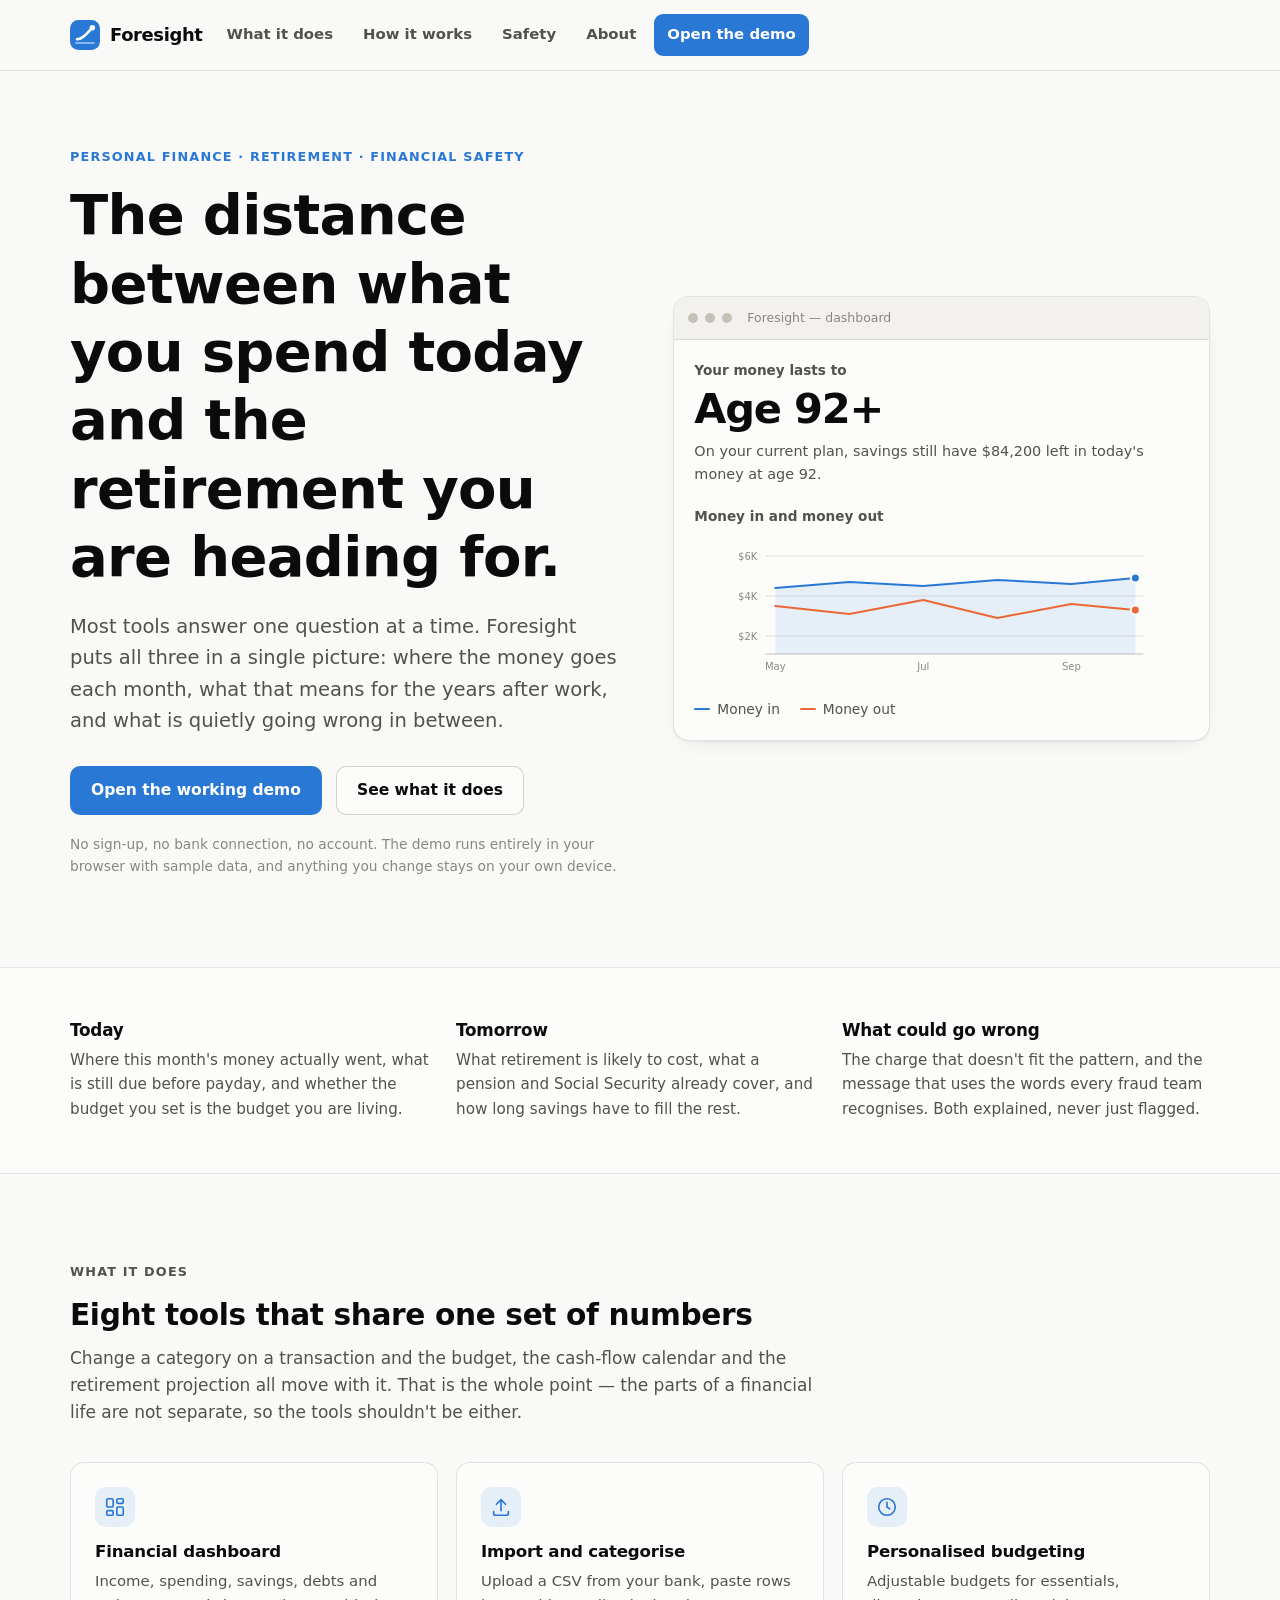
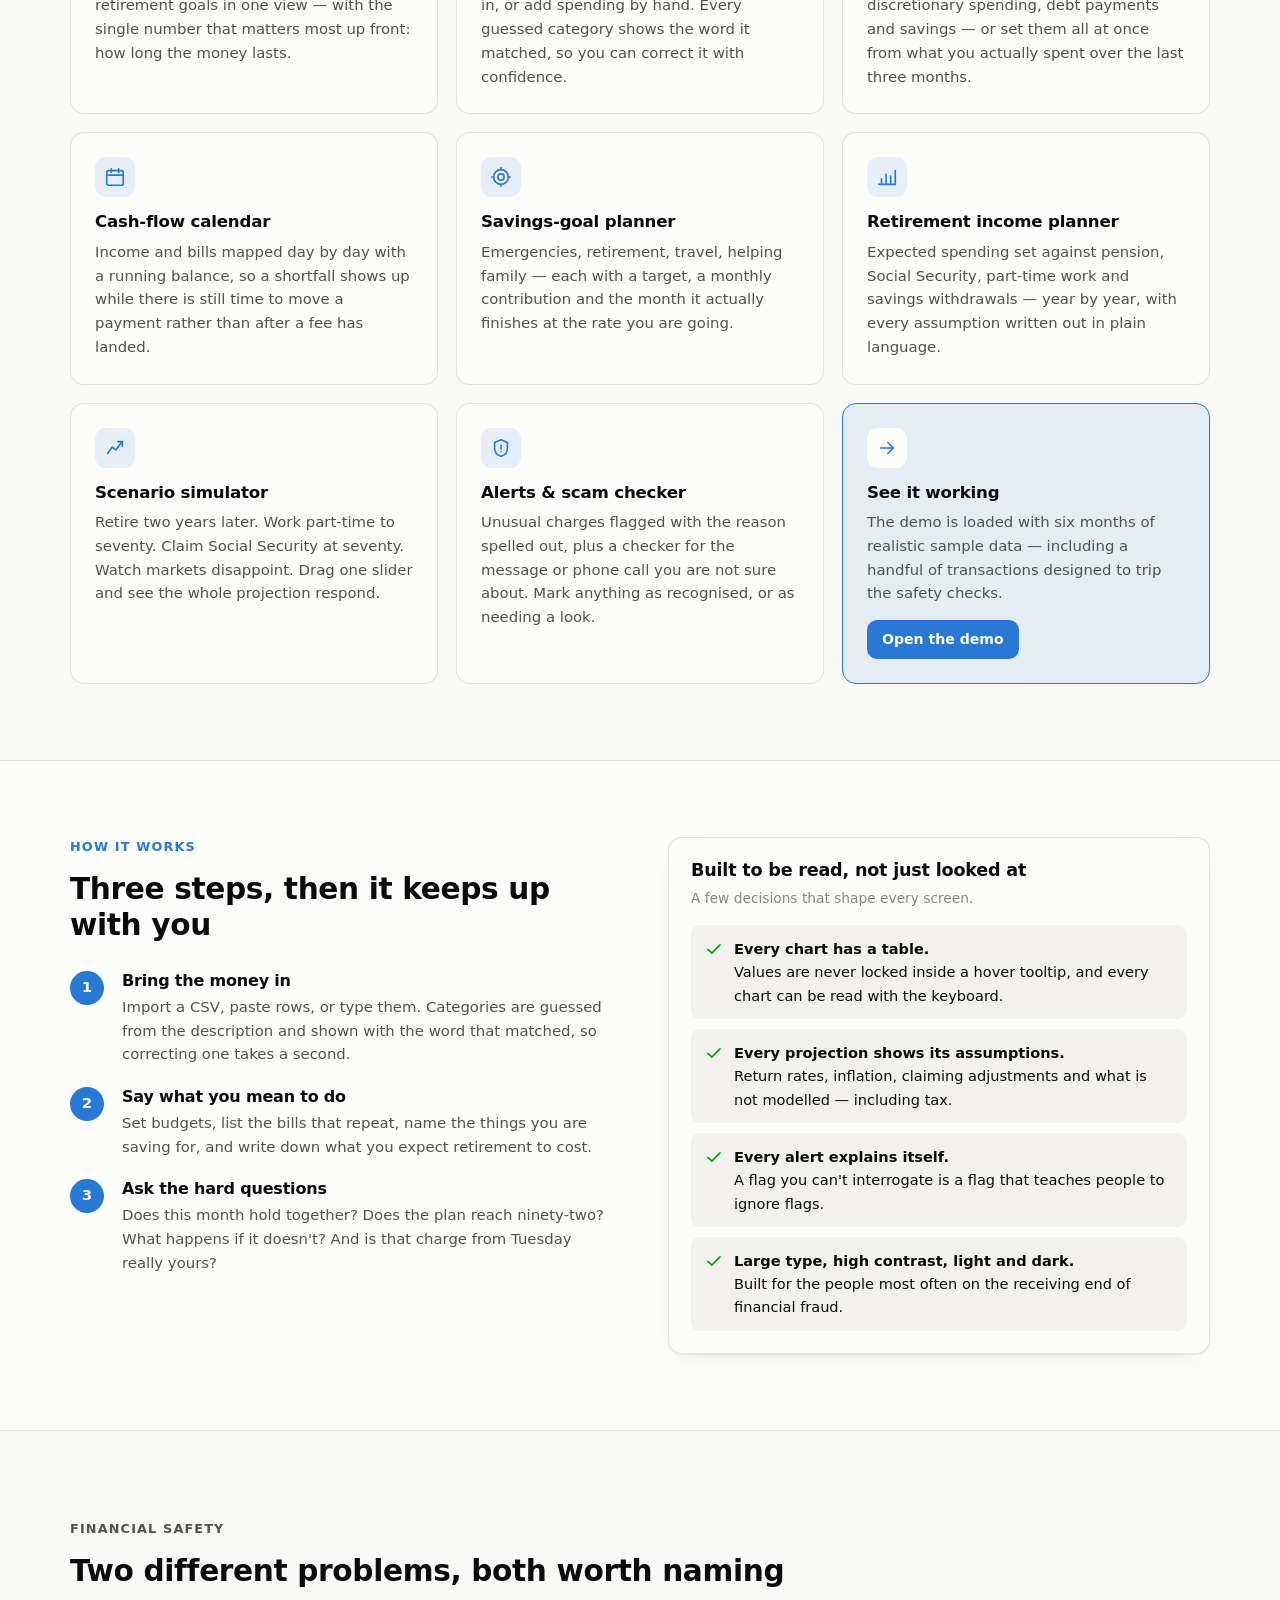
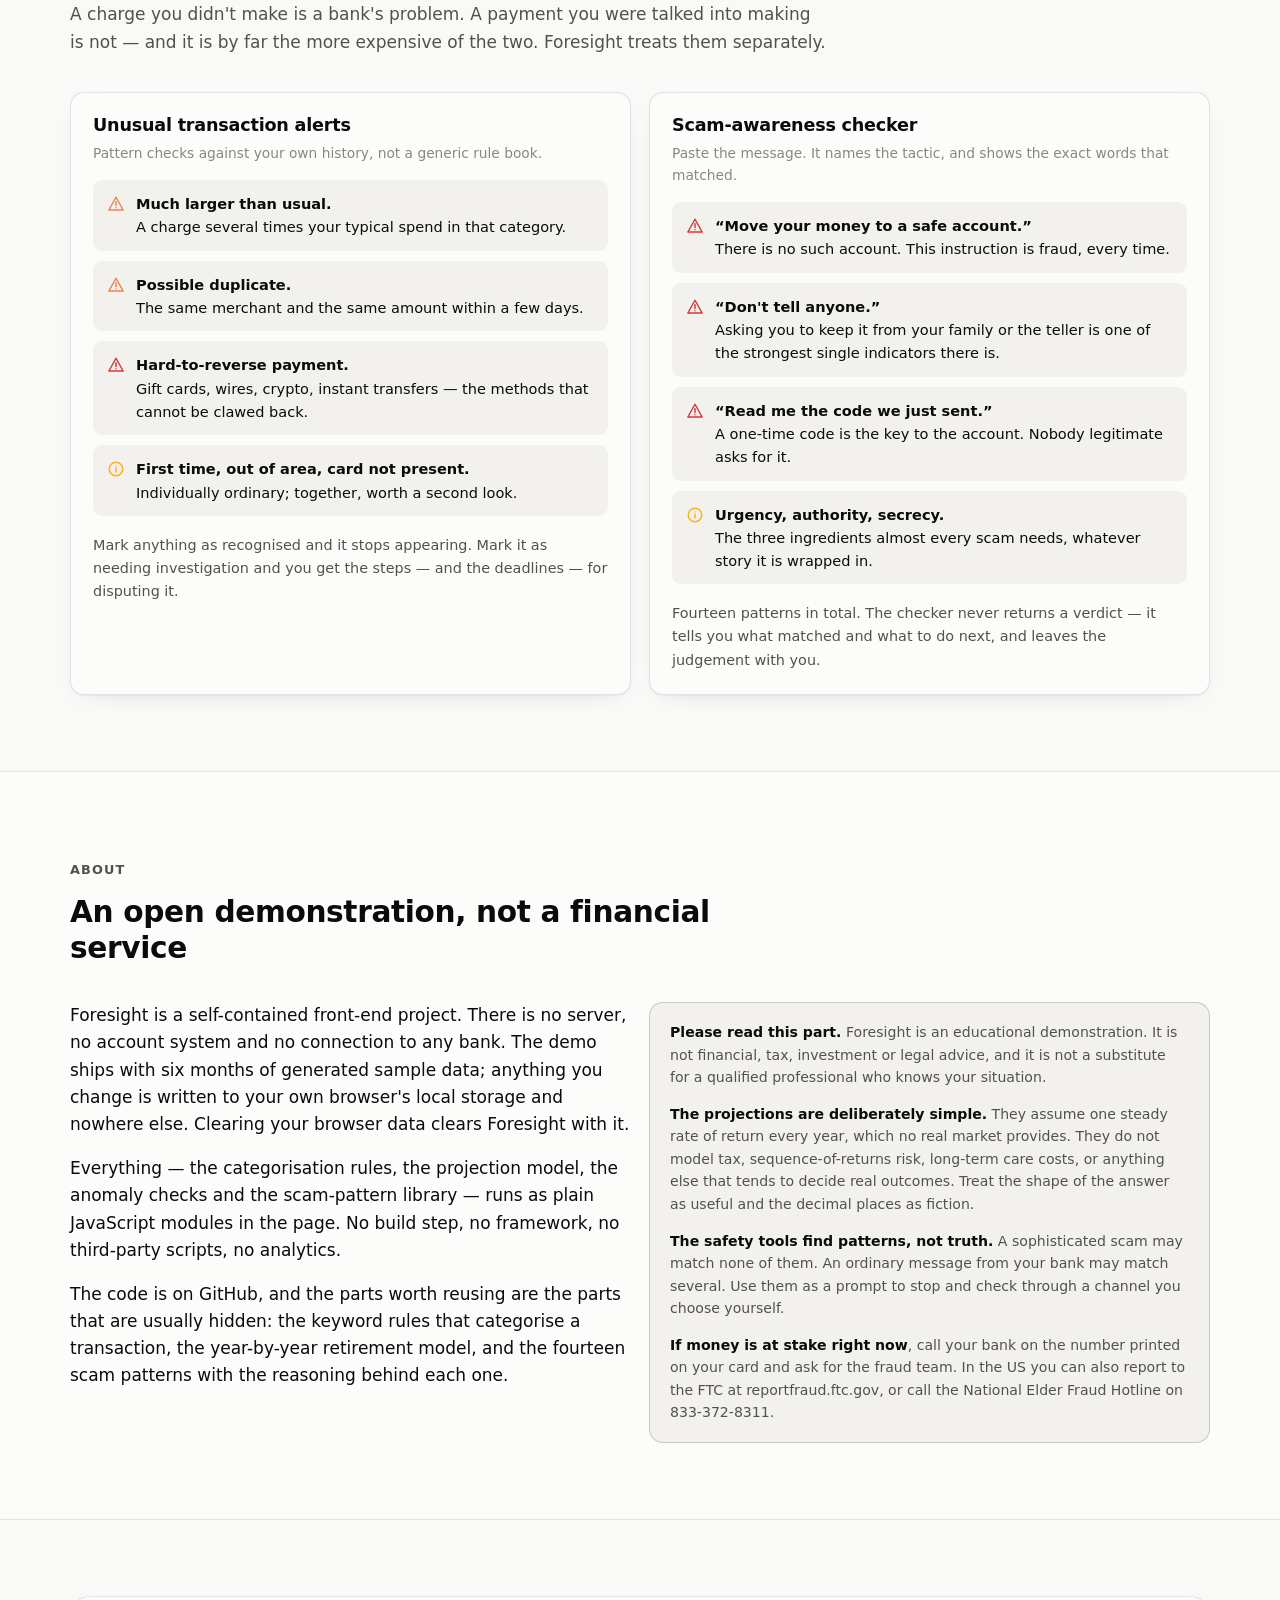
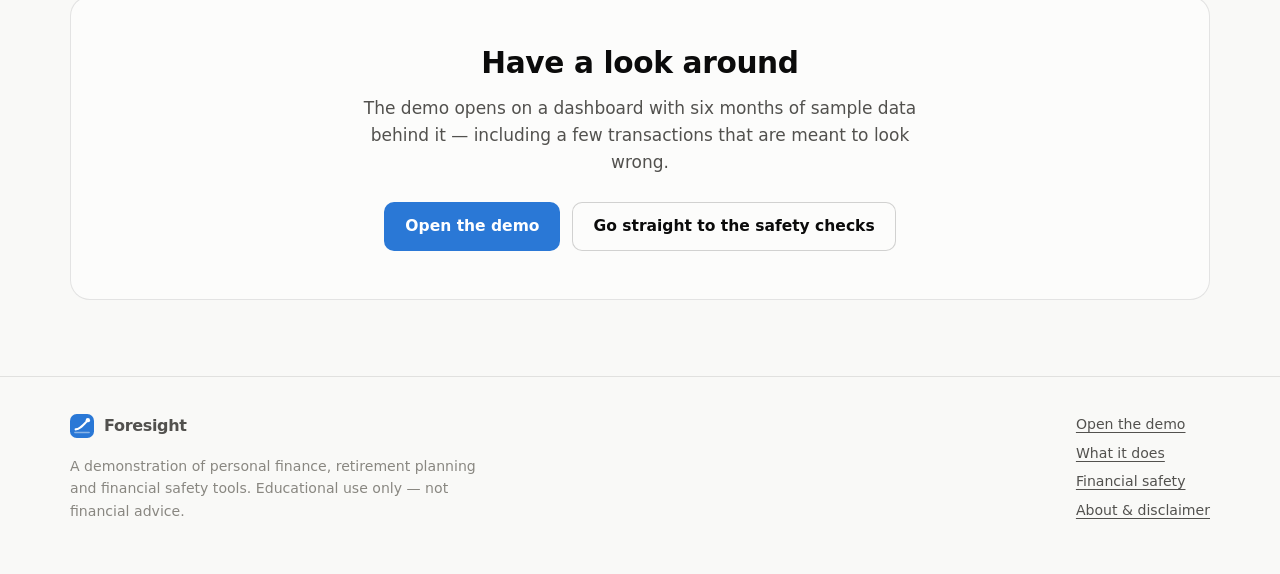
==== commit fca1b750: "Rename the project from Runway to Foresight Brand name, page titles, meta tags, README and licence. " ====
--- a/index.html
+++ b/index.html
@@ -3,12 +3,12 @@
 <head>
 <meta charset="utf-8">
 <meta name="viewport" content="width=device-width, initial-scale=1">
-<title>Runway — Personal Finance, Retirement Planning & Financial Safety</title>
-<meta name="description" content="Runway connects today's spending decisions, tomorrow's retirement goals, and protection against financial fraud — in one browser-based planning tool.">
+<title>Foresight — Personal Finance, Retirement Planning & Financial Safety</title>
+<meta name="description" content="Foresight connects today's spending decisions, tomorrow's retirement goals, and protection against financial fraud — in one browser-based planning tool.">
 <meta name="color-scheme" content="light dark">
 <link rel="icon" href="favicon.svg" type="image/svg+xml">
 <link rel="stylesheet" href="assets/css/app.css">
-<meta property="og:title" content="Runway — Personal Finance, Retirement Planning & Financial Safety">
+<meta property="og:title" content="Foresight — Personal Finance, Retirement Planning & Financial Safety">
 <meta property="og:description" content="One view that connects what you spend now, what retirement will cost, and what protects you from fraud along the way.">
 <meta property="og:type" content="website">
 </head>
@@ -22,12 +22,12 @@
         <svg class="brand-mark" viewBox="0 0 32 32" aria-hidden="true">
           <rect width="32" height="32" rx="9" fill="var(--accent)"/>
           <g stroke="#fff" stroke-linecap="round" fill="none">
-            <path d="M7 25h3.5M14 25h3.5M21 25h3.5" stroke-width="2" opacity=".5"/>
+            <path d="M6.5 24.5h19" stroke-width="2" opacity=".45"/>
             <path d="M7.5 20.5C13 20.5 17 15.5 23.5 8.5" stroke-width="2.8"/>
           </g>
           <circle cx="23.8" cy="8.2" r="2.9" fill="#fff"/>
         </svg>
-        Runway
+        Foresight
       </a>
       <nav class="site-nav" aria-label="Page sections">
         <a href="#features" class="hide-sm">What it does</a>
@@ -49,7 +49,7 @@
       <p class="eyebrow">Personal finance · Retirement · Financial safety</p>
       <h1>The distance between what you spend today and the retirement you are heading for.</h1>
       <p class="lede">
-        Most tools answer one question at a time. Runway puts all three in a single picture:
+        Most tools answer one question at a time. Foresight puts all three in a single picture:
         where the money goes each month, what that means for the years after work, and what
         is quietly going wrong in between.
       </p>
@@ -64,7 +64,7 @@
     </div>
 
     <div class="preview" aria-hidden="true">
-      <div class="preview-bar"><i></i><i></i><i></i><span>Runway — dashboard</span></div>
+      <div class="preview-bar"><i></i><i></i><i></i><span>Foresight — dashboard</span></div>
       <div class="preview-body">
         <div class="tile-label">Your money lasts to</div>
         <div class="hero-figure" style="font-size:2.6rem">Age 92+</div>
@@ -270,7 +270,7 @@
       <p class="eyebrow">Financial safety</p>
       <h2>Two different problems, both worth naming</h2>
       <p>A charge you didn't make is a bank's problem. A payment you were talked into making is
-         not — and it is by far the more expensive of the two. Runway treats them separately.</p>
+         not — and it is by far the more expensive of the two. Foresight treats them separately.</p>
     </div>
 
     <div class="grid cols-2">
@@ -328,10 +328,10 @@
     </div>
     <div class="grid cols-2" style="align-items:start">
       <div>
-        <p>Runway is a self-contained front-end project. There is no server, no account system
+        <p>Foresight is a self-contained front-end project. There is no server, no account system
            and no connection to any bank. The demo ships with six months of generated sample
            data; anything you change is written to your own browser's local storage and nowhere
-           else. Clearing your browser data clears Runway with it.</p>
+           else. Clearing your browser data clears Foresight with it.</p>
         <p>Everything — the categorisation rules, the projection model, the anomaly checks and
            the scam-pattern library — runs as plain JavaScript modules in the page. No build
            step, no framework, no third-party scripts, no analytics.</p>
@@ -341,7 +341,7 @@
            behind each one.</p>
       </div>
       <div class="disclosure">
-        <p><strong>Please read this part.</strong> Runway is an educational demonstration. It is
+        <p><strong>Please read this part.</strong> Foresight is an educational demonstration. It is
           not financial, tax, investment or legal advice, and it is not a substitute for a
           qualified professional who knows your situation.</p>
         <p><strong>The projections are deliberately simple.</strong> They assume one steady rate
@@ -385,12 +385,12 @@
           <svg class="brand-mark" viewBox="0 0 32 32" aria-hidden="true" style="width:24px;height:24px">
             <rect width="32" height="32" rx="9" fill="var(--accent)"/>
             <g stroke="#fff" stroke-linecap="round" fill="none">
-              <path d="M7 25h3.5M14 25h3.5M21 25h3.5" stroke-width="2" opacity=".5"/>
+              <path d="M6.5 24.5h19" stroke-width="2" opacity=".45"/>
               <path d="M7.5 20.5C13 20.5 17 15.5 23.5 8.5" stroke-width="2.8"/>
             </g>
             <circle cx="23.8" cy="8.2" r="2.9" fill="#fff"/>
           </svg>
-          Runway
+          Foresight
         </a>
         <p style="margin:10px 0 0;max-width:46ch">
           A demonstration of personal finance, retirement planning and financial safety tools.
--- a/assets/css/app.css
+++ b/assets/css/app.css
@@ -1,5 +1,5 @@
 /* ==========================================================================
-   Runway — design tokens
+   Foresight — design tokens
    Chart palette is the validated reference instance; hues are used by role.
    ========================================================================== */
 
